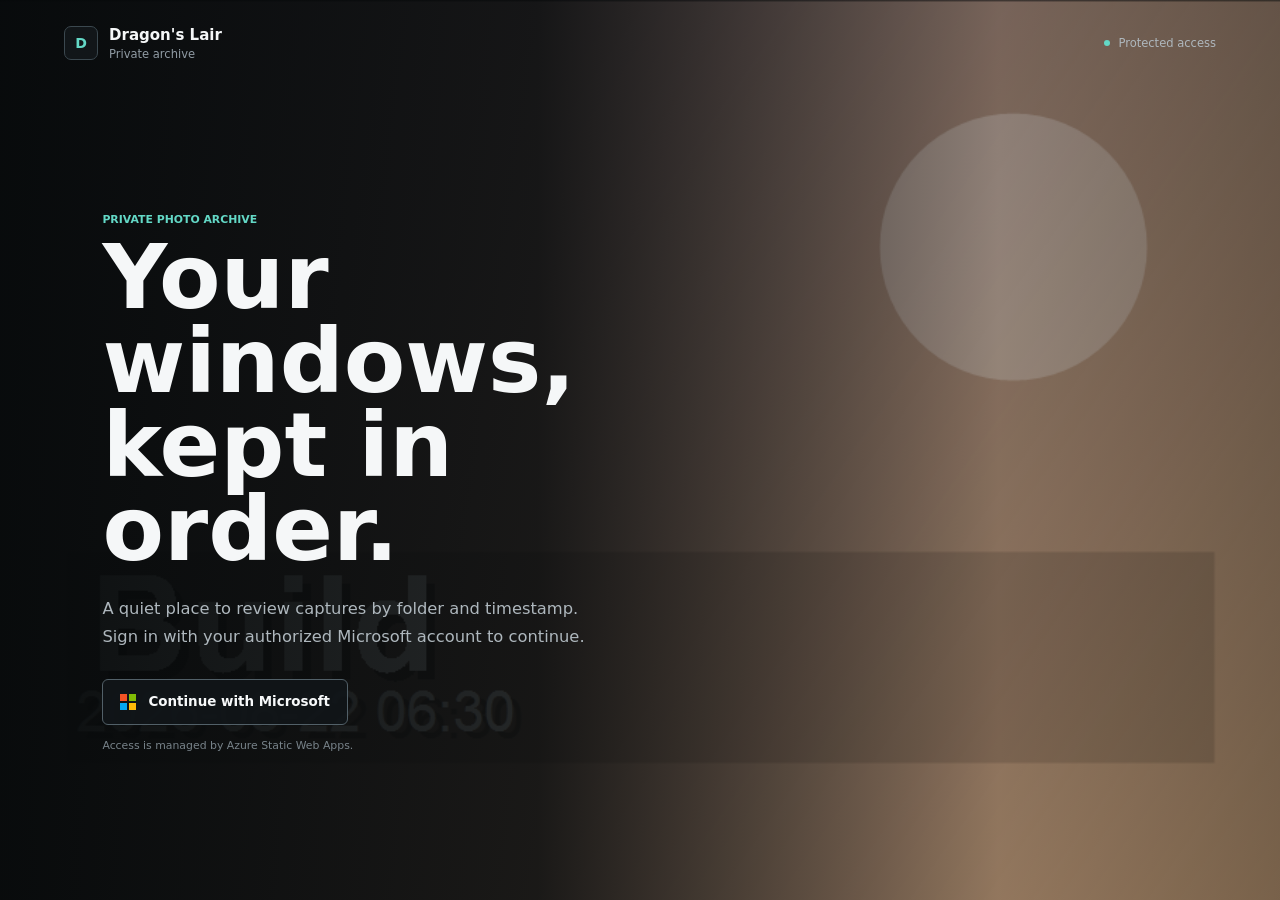
==== login.html @ 5e6d2851 "Build authenticated Azure archive UI" ====
<!doctype html>
<html lang="en">
<head>
  <meta charset="utf-8">
  <meta name="viewport" content="width=device-width, initial-scale=1">
  <meta name="description" content="Sign in to Dragon's Lair private photo archive.">
  <title>Sign in | Dragon's Lair</title>
  <link rel="stylesheet" href="styles.css">
</head>
<body class="login-page">
  <img class="login-backdrop" src="windows/screenshots/2026-08-22_063000-build.png" alt="" aria-hidden="true">
  <div class="login-shade" aria-hidden="true"></div>
  <header class="login-header">
    <a class="brand brand-light" href="/login.html" aria-label="Dragon's Lair sign in">
      <span class="brand-mark" aria-hidden="true">D</span>
      <span><strong>Dragon's Lair</strong><small>Private archive</small></span>
    </a>
    <span class="privacy-label"><span class="status-dot"></span> Protected access</span>
  </header>
  <main class="login-content">
    <p class="eyebrow">Private photo archive</p>
    <h1>Your windows,<br>kept in order.</h1>
    <p class="login-copy">A quiet place to review captures by folder and timestamp. Sign in with your authorized Microsoft account to continue.</p>
    <a class="login-button" href="/.auth/login/aad">
      <span class="microsoft-mark" aria-hidden="true"><i></i><i></i><i></i><i></i></span>
      Continue with Microsoft
    </a>
    <p class="login-note" id="loginStatus">Access is managed by Azure Static Web Apps.</p>
  </main>
  <script src="login.js" defer></script>
</body>
</html>
---- styles.css ----
:root {
  color-scheme: dark;
  font-family: Inter, ui-sans-serif, system-ui, -apple-system, BlinkMacSystemFont, "Segoe UI", sans-serif;
  --ink: #f5f7f8;
  --muted: #909ba4;
  --subtle: #69747d;
  --canvas: #0a0d0f;
  --surface: #101417;
  --surface-raised: #161b1f;
  --line: #242b30;
  --line-strong: #384249;
  --accent: #63d8c6;
  --accent-soft: rgba(99, 216, 198, 0.12);
  --warm: #e8b86d;
}

* { box-sizing: border-box; }
html { min-width: 320px; background: var(--canvas); }
body { margin: 0; min-height: 100vh; color: var(--ink); background: var(--canvas); }
button, a { font: inherit; }
button { color: inherit; }
a { color: inherit; }

.app-shell { display: grid; grid-template-columns: 232px minmax(0, 1fr); min-height: 100vh; }
.sidebar { position: sticky; top: 0; display: flex; flex-direction: column; height: 100vh; padding: 22px 14px 16px; border-right: 1px solid var(--line); background: #0d1113; }
.brand { display: flex; align-items: center; gap: 11px; width: fit-content; color: var(--ink); text-decoration: none; }
.brand-mark { display: grid; place-items: center; width: 34px; height: 34px; flex: 0 0 34px; border: 1px solid #3b484f; border-radius: 7px; color: var(--accent); background: #141a1d; font-size: 0.88rem; font-weight: 800; }
.brand strong, .brand small { display: block; letter-spacing: 0; }
.brand strong { font-size: 0.94rem; line-height: 1.3; }
.brand small { margin-top: 1px; color: var(--muted); font-size: 0.72rem; }

.side-heading { display: flex; align-items: center; justify-content: space-between; min-height: 34px; margin: 34px 4px 9px; color: var(--subtle); font-size: 0.7rem; font-weight: 750; text-transform: uppercase; }
.icon-button { display: grid; place-items: center; width: 30px; height: 30px; padding: 0; border: 0; border-radius: 6px; color: var(--muted); background: transparent; cursor: pointer; }
.icon-button:hover, .icon-button:focus-visible { color: var(--ink); background: var(--surface-raised); outline: none; }
.folder-list { display: grid; align-content: start; gap: 3px; min-height: 0; overflow-y: auto; }
.folder-item { display: grid; grid-template-columns: 20px minmax(0, 1fr) auto; align-items: center; gap: 9px; min-height: 40px; width: 100%; padding: 7px 9px; border: 1px solid transparent; border-radius: 6px; color: #b7c0c7; background: transparent; text-align: left; cursor: pointer; }
.folder-item:hover, .folder-item:focus-visible { color: var(--ink); background: #14191c; outline: none; }
.folder-item.active { border-color: #2b373b; color: var(--ink); background: var(--accent-soft); }
.folder-icon { position: relative; width: 17px; height: 13px; border: 1px solid currentColor; border-radius: 2px; color: #6f7c84; }
.folder-icon::before { content: ""; position: absolute; top: -4px; left: 1px; width: 7px; height: 4px; border: 1px solid currentColor; border-bottom: 0; border-radius: 2px 2px 0 0; }
.folder-item.active .folder-icon { color: var(--accent); }
.folder-name { overflow: hidden; text-overflow: ellipsis; white-space: nowrap; font-size: 0.84rem; }
.folder-count { color: var(--subtle); font-size: 0.72rem; font-variant-numeric: tabular-nums; }
.sidebar-footer { display: flex; align-items: center; gap: 8px; margin-top: auto; padding: 14px 7px 2px; border-top: 1px solid var(--line); color: var(--subtle); font-size: 0.7rem; }
.status-dot { width: 6px; height: 6px; flex: 0 0 6px; border-radius: 50%; background: var(--accent); }

.main-content { min-width: 0; padding: 28px clamp(22px, 3.5vw, 54px) 54px; }
.topbar { display: flex; align-items: flex-start; justify-content: space-between; gap: 32px; padding-bottom: 24px; border-bottom: 1px solid var(--line); }
.eyebrow { margin: 0 0 9px; color: var(--accent); font-size: 0.68rem; font-weight: 800; text-transform: uppercase; }
.page-heading h1 { margin: 0; font-size: clamp(1.8rem, 4vw, 3.2rem); line-height: 1.02; letter-spacing: 0; }
.summary { margin: 9px 0 0; color: var(--muted); font-size: 0.84rem; }
.topbar-actions { display: flex; align-items: center; gap: 22px; flex: 0 0 auto; }
.sort-button { display: inline-flex; align-items: center; gap: 8px; min-height: 38px; padding: 0 12px; border: 1px solid var(--line); border-radius: 6px; color: #c8d0d5; background: var(--surface); font-size: 0.78rem; cursor: pointer; }
.sort-button:hover, .sort-button:focus-visible { border-color: var(--line-strong); color: var(--ink); outline: none; }
.sort-icon { color: var(--accent); font-size: 0.92rem; }
.account { display: flex; align-items: center; gap: 9px; min-width: 140px; }
.avatar { display: grid; place-items: center; width: 32px; height: 32px; border-radius: 50%; color: #0b1112; background: var(--warm); font-size: 0.75rem; font-weight: 800; }
.account-copy strong, .account-copy a { display: block; letter-spacing: 0; }
.account-copy strong { max-width: 150px; overflow: hidden; text-overflow: ellipsis; color: #dce1e4; font-size: 0.76rem; white-space: nowrap; }
.account-copy a { width: fit-content; margin-top: 2px; color: var(--subtle); font-size: 0.68rem; text-decoration: none; }
.account-copy a:hover, .account-copy a:focus-visible { color: var(--ink); outline: none; }

.gallery { display: grid; grid-template-columns: repeat(auto-fill, minmax(230px, 1fr)); gap: 18px; padding-top: 24px; }
.photo-tile { min-width: 0; padding: 0; border: 1px solid var(--line); border-radius: 7px; overflow: hidden; color: inherit; background: var(--surface); text-align: left; cursor: pointer; }
.photo-tile:hover, .photo-tile:focus-visible { border-color: #465158; outline: none; }
.photo-frame { display: block; aspect-ratio: 4 / 3; overflow: hidden; background: #080a0c; }
.photo-frame img { display: block; width: 100%; height: 100%; object-fit: cover; transition: transform 180ms ease; }
.photo-tile:hover img { transform: scale(1.018); }
.photo-caption { display: grid; gap: 5px; padding: 12px 13px 13px; }
.photo-name { overflow: hidden; color: #d9dfe2; font-size: 0.78rem; font-weight: 650; text-overflow: ellipsis; white-space: nowrap; }
.photo-time { color: var(--subtle); font-size: 0.68rem; }
.empty-state { grid-column: 1 / -1; display: grid; place-items: center; min-height: 300px; border: 1px dashed var(--line-strong); border-radius: 7px; color: var(--muted); text-align: center; }
.empty-state p { max-width: 420px; margin: 0; padding: 24px; line-height: 1.6; }

.viewer { width: min(1120px, calc(100vw - 32px)); max-width: none; height: min(820px, calc(100vh - 32px)); padding: 0; border: 1px solid #333c42; border-radius: 7px; color: var(--ink); background: #080a0c; }
.viewer::backdrop { background: rgba(3, 5, 6, 0.88); backdrop-filter: blur(8px); }
.viewer-header { display: flex; align-items: center; justify-content: space-between; gap: 20px; min-height: 66px; padding: 12px 16px 12px 20px; border-bottom: 1px solid var(--line); }
.viewer-header h2 { max-width: min(70vw, 680px); margin: 0; overflow: hidden; font-size: 0.82rem; text-overflow: ellipsis; white-space: nowrap; }
.viewer-header p { margin: 4px 0 0; color: var(--subtle); font-size: 0.68rem; }
.viewer-close, .viewer-nav { border: 0; color: var(--muted); background: transparent; cursor: pointer; }
.viewer-close { width: 36px; height: 36px; border-radius: 6px; font-size: 1.5rem; }
.viewer-close:hover, .viewer-close:focus-visible, .viewer-nav:hover, .viewer-nav:focus-visible { color: var(--ink); background: var(--surface-raised); outline: none; }
.viewer-stage { position: relative; display: grid; place-items: center; height: calc(100% - 66px); padding: 18px 62px; }
.viewer-stage img { display: block; max-width: 100%; max-height: 100%; object-fit: contain; }
.viewer-nav { position: absolute; top: 50%; width: 42px; height: 54px; border-radius: 6px; transform: translateY(-50%); font-size: 2rem; }
.viewer-nav.previous { left: 10px; }
.viewer-nav.next { right: 10px; }

.login-page { position: relative; min-height: 100vh; overflow: hidden; background: #080b0d; }
.login-backdrop { position: fixed; inset: 0; width: 100%; height: 100%; object-fit: cover; filter: saturate(0.55) contrast(1.08); }
.login-shade { position: fixed; inset: 0; background: linear-gradient(90deg, rgba(6, 9, 10, 0.98) 0%, rgba(6, 9, 10, 0.88) 42%, rgba(6, 9, 10, 0.28) 78%, rgba(6, 9, 10, 0.46) 100%); }
.login-header { position: relative; z-index: 1; display: flex; align-items: center; justify-content: space-between; gap: 20px; padding: 26px clamp(22px, 5vw, 72px); }
.brand-light .brand-mark { background: rgba(20, 26, 29, 0.8); }
.privacy-label { display: inline-flex; align-items: center; gap: 8px; color: #aeb7bd; font-size: 0.72rem; }
.login-content { position: relative; z-index: 1; width: min(600px, calc(100% - 44px)); margin: clamp(70px, 14vh, 160px) 0 60px clamp(22px, 8vw, 116px); }
.login-content h1 { margin: 0; font-size: clamp(2.8rem, 7vw, 6.2rem); line-height: 0.94; letter-spacing: 0; }
.login-copy { max-width: 500px; margin: 24px 0 28px; color: #aeb7bd; font-size: clamp(0.9rem, 1.5vw, 1.02rem); line-height: 1.7; }
.login-button { display: inline-flex; align-items: center; gap: 12px; min-height: 46px; padding: 0 17px; border: 1px solid #526068; border-radius: 6px; color: #f7f9fa; background: rgba(17, 22, 25, 0.9); font-size: 0.84rem; font-weight: 650; text-decoration: none; }
.login-button:hover, .login-button:focus-visible { border-color: var(--accent); background: #151c1e; outline: none; }
.microsoft-mark { display: grid; grid-template-columns: repeat(2, 7px); gap: 2px; }
.microsoft-mark i { width: 7px; height: 7px; background: #f35325; }
.microsoft-mark i:nth-child(2) { background: #81bc06; }
.microsoft-mark i:nth-child(3) { background: #05a6f0; }
.microsoft-mark i:nth-child(4) { background: #ffba08; }
.login-note { margin: 14px 0 0; color: #78838a; font-size: 0.68rem; }

@media (max-width: 760px) {
  .app-shell { grid-template-columns: 1fr; }
  .sidebar { position: relative; height: auto; padding: 15px 16px 10px; border-right: 0; border-bottom: 1px solid var(--line); }
  .side-heading { margin-top: 20px; }
  .folder-list { display: flex; gap: 7px; overflow-x: auto; padding-bottom: 5px; }
  .folder-item { grid-template-columns: 18px minmax(70px, auto) auto; width: auto; flex: 0 0 auto; }
  .sidebar-footer { display: none; }
  .main-content { padding: 22px 16px 40px; }
  .topbar { display: grid; gap: 20px; }
  .topbar-actions { justify-content: space-between; width: 100%; }
  .gallery { grid-template-columns: repeat(2, minmax(0, 1fr)); gap: 10px; padding-top: 18px; }
  .photo-caption { padding: 10px; }
  .viewer-stage { padding: 12px 44px; }
  .login-shade { background: rgba(6, 9, 10, 0.82); }
  .privacy-label { display: none; }
  .login-content { margin-top: 16vh; }
}

@media (max-width: 430px) {
  .gallery { grid-template-columns: 1fr; }
  .account-copy strong { max-width: 100px; }
  .login-content h1 { font-size: 2.75rem; }
}

@media (prefers-reduced-motion: reduce) {
  * { scroll-behavior: auto !important; transition-duration: 0.01ms !important; }
}
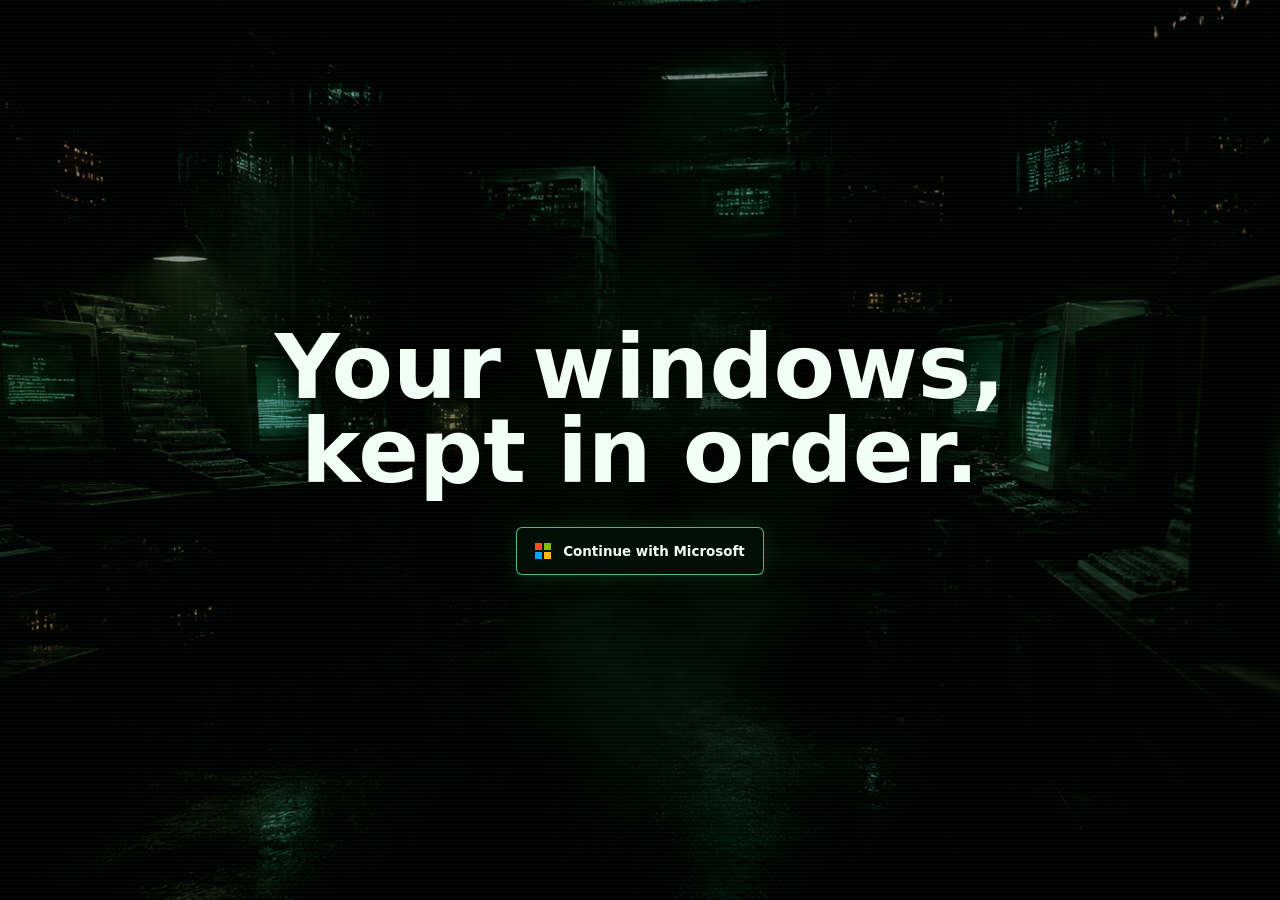
==== commit 25f486b3: "Redesign login with cyber backdrop" ====
--- a/login.html
+++ b/login.html
@@ -8,24 +8,14 @@
   <link rel="stylesheet" href="styles.css">
 </head>
 <body class="login-page">
-  <img class="login-backdrop" src="windows/screenshots/2026-08-22_063000-build.png" alt="" aria-hidden="true">
+  <img class="login-backdrop" src="assets/cyber-login.png" alt="" aria-hidden="true">
   <div class="login-shade" aria-hidden="true"></div>
-  <header class="login-header">
-    <a class="brand brand-light" href="/login.html" aria-label="Dragon's Lair sign in">
-      <span class="brand-mark" aria-hidden="true">D</span>
-      <span><strong>Dragon's Lair</strong><small>Private archive</small></span>
-    </a>
-    <span class="privacy-label"><span class="status-dot"></span> Protected access</span>
-  </header>
   <main class="login-content">
-    <p class="eyebrow">Private photo archive</p>
     <h1>Your windows,<br>kept in order.</h1>
-    <p class="login-copy">A quiet place to review captures by folder and timestamp. Sign in with your authorized Microsoft account to continue.</p>
     <a class="login-button" href="/.auth/login/aad">
       <span class="microsoft-mark" aria-hidden="true"><i></i><i></i><i></i><i></i></span>
       Continue with Microsoft
     </a>
-    <p class="login-note" id="loginStatus">Access is managed by Azure Static Web Apps.</p>
   </main>
   <script src="login.js" defer></script>
 </body>
--- a/styles.css
+++ b/styles.css
@@ -86,23 +86,19 @@
 .viewer-nav.previous { left: 10px; }
 .viewer-nav.next { right: 10px; }
 
-.login-page { position: relative; min-height: 100vh; overflow: hidden; background: #080b0d; }
-.login-backdrop { position: fixed; inset: 0; width: 100%; height: 100%; object-fit: cover; filter: saturate(0.55) contrast(1.08); }
-.login-shade { position: fixed; inset: 0; background: linear-gradient(90deg, rgba(6, 9, 10, 0.98) 0%, rgba(6, 9, 10, 0.88) 42%, rgba(6, 9, 10, 0.28) 78%, rgba(6, 9, 10, 0.46) 100%); }
-.login-header { position: relative; z-index: 1; display: flex; align-items: center; justify-content: space-between; gap: 20px; padding: 26px clamp(22px, 5vw, 72px); }
-.brand-light .brand-mark { background: rgba(20, 26, 29, 0.8); }
-.privacy-label { display: inline-flex; align-items: center; gap: 8px; color: #aeb7bd; font-size: 0.72rem; }
-.login-content { position: relative; z-index: 1; width: min(600px, calc(100% - 44px)); margin: clamp(70px, 14vh, 160px) 0 60px clamp(22px, 8vw, 116px); }
-.login-content h1 { margin: 0; font-size: clamp(2.8rem, 7vw, 6.2rem); line-height: 0.94; letter-spacing: 0; }
-.login-copy { max-width: 500px; margin: 24px 0 28px; color: #aeb7bd; font-size: clamp(0.9rem, 1.5vw, 1.02rem); line-height: 1.7; }
-.login-button { display: inline-flex; align-items: center; gap: 12px; min-height: 46px; padding: 0 17px; border: 1px solid #526068; border-radius: 6px; color: #f7f9fa; background: rgba(17, 22, 25, 0.9); font-size: 0.84rem; font-weight: 650; text-decoration: none; }
-.login-button:hover, .login-button:focus-visible { border-color: var(--accent); background: #151c1e; outline: none; }
+.login-page { position: relative; min-height: 100vh; overflow: hidden; background: #030806; }
+.login-page::after { content: ""; position: fixed; inset: 0; z-index: 2; pointer-events: none; opacity: 0.11; background: repeating-linear-gradient(0deg, transparent 0 3px, rgba(133, 255, 184, 0.28) 3px 4px); }
+.login-backdrop { position: fixed; inset: 0; width: 100%; height: 100%; object-fit: cover; object-position: center; filter: saturate(0.88) contrast(1.08); }
+.login-shade { position: fixed; inset: 0; background: rgba(0, 7, 4, 0.34); }
+.login-content { position: relative; z-index: 3; display: flex; flex-direction: column; align-items: center; justify-content: center; gap: 34px; width: min(760px, calc(100% - 44px)); min-height: 100vh; margin: 0 auto; text-align: center; }
+.login-content h1 { margin: 0; color: #f2fff6; font-size: clamp(2.8rem, 7vw, 6.2rem); line-height: 0.94; letter-spacing: 0; text-shadow: 0 2px 26px rgba(0, 0, 0, 0.92); }
+.login-button { display: inline-flex; align-items: center; justify-content: center; gap: 12px; min-height: 48px; padding: 0 18px; border: 1px solid rgba(110, 255, 167, 0.72); border-radius: 6px; color: #effff4; background: rgba(3, 15, 9, 0.9); box-shadow: 0 0 24px rgba(79, 255, 148, 0.12); font-size: 0.84rem; font-weight: 650; text-decoration: none; }
+.login-button:hover, .login-button:focus-visible { border-color: #8affb7; background: rgba(6, 28, 16, 0.96); box-shadow: 0 0 34px rgba(79, 255, 148, 0.23); outline: none; }
 .microsoft-mark { display: grid; grid-template-columns: repeat(2, 7px); gap: 2px; }
 .microsoft-mark i { width: 7px; height: 7px; background: #f35325; }
 .microsoft-mark i:nth-child(2) { background: #81bc06; }
 .microsoft-mark i:nth-child(3) { background: #05a6f0; }
 .microsoft-mark i:nth-child(4) { background: #ffba08; }
-.login-note { margin: 14px 0 0; color: #78838a; font-size: 0.68rem; }
 
 @media (max-width: 760px) {
   .app-shell { grid-template-columns: 1fr; }
@@ -117,9 +113,8 @@
   .gallery { grid-template-columns: repeat(2, minmax(0, 1fr)); gap: 10px; padding-top: 18px; }
   .photo-caption { padding: 10px; }
   .viewer-stage { padding: 12px 44px; }
-  .login-shade { background: rgba(6, 9, 10, 0.82); }
-  .privacy-label { display: none; }
-  .login-content { margin-top: 16vh; }
+  .login-backdrop { object-position: center; }
+  .login-shade { background: rgba(0, 7, 4, 0.52); }
 }
 
 @media (max-width: 430px) {
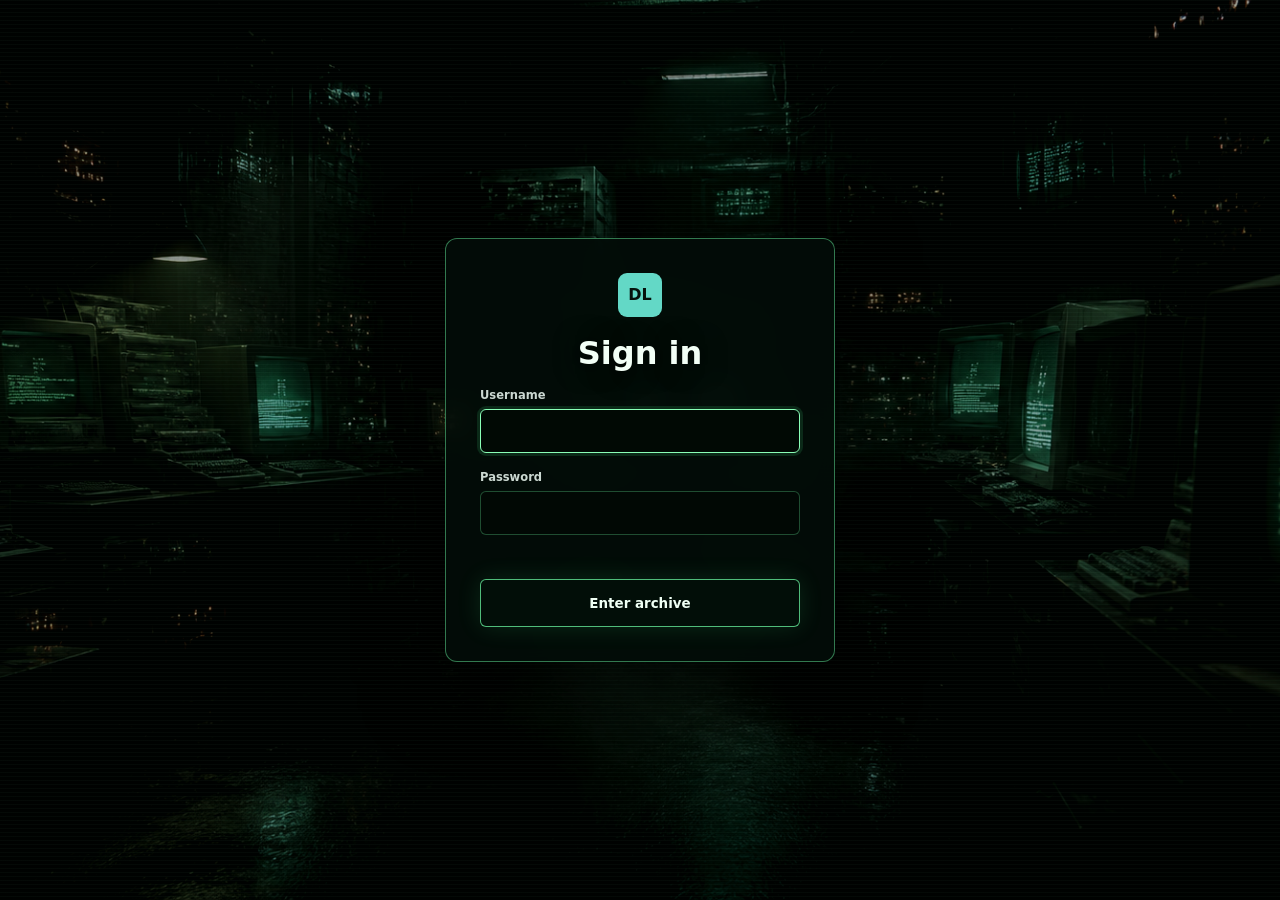
==== commit d9392625: "Add password login and scalable team archive" ====
--- a/login.html
+++ b/login.html
@@ -11,11 +11,14 @@
   <img class="login-backdrop" src="assets/cyber-login.png" alt="" aria-hidden="true">
   <div class="login-shade" aria-hidden="true"></div>
   <main class="login-content">
-    <h1>Your windows,<br>kept in order.</h1>
-    <a class="login-button" href="/.auth/login/aad">
-      <span class="microsoft-mark" aria-hidden="true"><i></i><i></i><i></i><i></i></span>
-      Continue with Microsoft
-    </a>
+    <form class="login-form" id="loginForm">
+      <div class="login-mark" aria-hidden="true">DL</div>
+      <h1>Sign in</h1>
+      <label>Username<input id="username" name="username" autocomplete="username" required autofocus></label>
+      <label>Password<input id="password" name="password" type="password" autocomplete="current-password" required></label>
+      <p class="login-status" id="loginStatus" role="alert" aria-live="polite"></p>
+      <button class="login-button" id="loginButton" type="submit">Enter archive</button>
+    </form>
   </main>
   <script src="login.js" defer></script>
 </body>
--- a/styles.css
+++ b/styles.css
@@ -20,19 +20,37 @@
 button, a { font: inherit; }
 button { color: inherit; }
 a { color: inherit; }
+.sr-only { position: absolute; width: 1px; height: 1px; padding: 0; margin: -1px; overflow: hidden; clip: rect(0, 0, 0, 0); white-space: nowrap; border: 0; }
 
-.app-shell { display: grid; grid-template-columns: 232px minmax(0, 1fr); min-height: 100vh; }
-.sidebar { position: sticky; top: 0; display: flex; flex-direction: column; height: 100vh; padding: 22px 14px 16px; border-right: 1px solid var(--line); background: #0d1113; }
+.app-page { height: 100vh; overflow: hidden; }
+.app-shell { display: grid; grid-template-columns: 310px minmax(0, 1fr); height: 100vh; min-height: 0; }
+.sidebar { display: flex; flex-direction: column; min-height: 0; height: 100vh; padding: 22px 14px 16px; border-right: 1px solid var(--line); background: #0d1113; }
 .brand { display: flex; align-items: center; gap: 11px; width: fit-content; color: var(--ink); text-decoration: none; }
 .brand-mark { display: grid; place-items: center; width: 34px; height: 34px; flex: 0 0 34px; border: 1px solid #3b484f; border-radius: 7px; color: var(--accent); background: #141a1d; font-size: 0.88rem; font-weight: 800; }
 .brand strong, .brand small { display: block; letter-spacing: 0; }
 .brand strong { font-size: 0.94rem; line-height: 1.3; }
 .brand small { margin-top: 1px; color: var(--muted); font-size: 0.72rem; }
 
-.side-heading { display: flex; align-items: center; justify-content: space-between; min-height: 34px; margin: 34px 4px 9px; color: var(--subtle); font-size: 0.7rem; font-weight: 750; text-transform: uppercase; }
+.archive-stats { display: flex; gap: 18px; margin: 18px 4px 14px; padding: 12px 0; border-block: 1px solid var(--line); color: var(--subtle); font-size: 0.68rem; }
+.archive-stats strong { color: var(--ink); font-size: 0.78rem; }
+.folder-search { display: block; margin: 0 0 10px; }
+.folder-search input { width: 100%; min-height: 40px; padding: 8px 11px; border: 1px solid var(--line); border-radius: 7px; color: var(--ink); background: #090d0f; outline: none; }
+.folder-search input:focus { border-color: var(--accent); box-shadow: 0 0 0 3px var(--accent-soft); }
+
+.side-heading { display: flex; align-items: center; justify-content: space-between; min-height: 34px; margin: 2px 4px 7px; color: var(--subtle); font-size: 0.7rem; font-weight: 750; text-transform: uppercase; }
 .icon-button { display: grid; place-items: center; width: 30px; height: 30px; padding: 0; border: 0; border-radius: 6px; color: var(--muted); background: transparent; cursor: pointer; }
 .icon-button:hover, .icon-button:focus-visible { color: var(--ink); background: var(--surface-raised); outline: none; }
-.folder-list { display: grid; align-content: start; gap: 3px; min-height: 0; overflow-y: auto; }
+.folder-list { flex: 1 1 auto; display: grid; align-content: start; gap: 6px; min-height: 0; overflow-y: auto; overscroll-behavior: contain; padding-right: 3px; }
+.team-group { border: 1px solid transparent; border-radius: 8px; }
+.team-group[open] { border-color: var(--line); background: rgba(255, 255, 255, 0.015); }
+.team-group summary { display: flex; align-items: center; justify-content: space-between; gap: 9px; padding: 10px; border-radius: 7px; cursor: pointer; list-style: none; user-select: none; }
+.team-group summary::-webkit-details-marker { display: none; }
+.team-group summary:hover { background: var(--surface); }
+.team-group summary strong, .team-group summary small { display: block; }
+.team-group summary strong { color: #dce4e7; font-size: 0.76rem; }
+.team-group summary small { margin-top: 2px; color: var(--subtle); font: 0.65rem ui-monospace, SFMono-Regular, Consolas, monospace; }
+.group-stats { color: var(--subtle); font-size: 0.62rem; white-space: nowrap; }
+.folder-links { display: grid; gap: 2px; padding: 0 5px 6px; }
 .folder-item { display: grid; grid-template-columns: 20px minmax(0, 1fr) auto; align-items: center; gap: 9px; min-height: 40px; width: 100%; padding: 7px 9px; border: 1px solid transparent; border-radius: 6px; color: #b7c0c7; background: transparent; text-align: left; cursor: pointer; }
 .folder-item:hover, .folder-item:focus-visible { color: var(--ink); background: #14191c; outline: none; }
 .folder-item.active { border-color: #2b373b; color: var(--ink); background: var(--accent-soft); }
@@ -44,7 +62,7 @@
 .sidebar-footer { display: flex; align-items: center; gap: 8px; margin-top: auto; padding: 14px 7px 2px; border-top: 1px solid var(--line); color: var(--subtle); font-size: 0.7rem; }
 .status-dot { width: 6px; height: 6px; flex: 0 0 6px; border-radius: 50%; background: var(--accent); }
 
-.main-content { min-width: 0; padding: 28px clamp(22px, 3.5vw, 54px) 54px; }
+.main-content { min-width: 0; min-height: 0; height: 100vh; overflow-y: auto; overscroll-behavior: contain; padding: 28px clamp(22px, 3.5vw, 54px) 54px; }
 .topbar { display: flex; align-items: flex-start; justify-content: space-between; gap: 32px; padding-bottom: 24px; border-bottom: 1px solid var(--line); }
 .eyebrow { margin: 0 0 9px; color: var(--accent); font-size: 0.68rem; font-weight: 800; text-transform: uppercase; }
 .page-heading h1 { margin: 0; font-size: clamp(1.8rem, 4vw, 3.2rem); line-height: 1.02; letter-spacing: 0; }
@@ -55,10 +73,10 @@
 .sort-icon { color: var(--accent); font-size: 0.92rem; }
 .account { display: flex; align-items: center; gap: 9px; min-width: 140px; }
 .avatar { display: grid; place-items: center; width: 32px; height: 32px; border-radius: 50%; color: #0b1112; background: var(--warm); font-size: 0.75rem; font-weight: 800; }
-.account-copy strong, .account-copy a { display: block; letter-spacing: 0; }
+.account-copy strong, .account-copy button { display: block; letter-spacing: 0; }
 .account-copy strong { max-width: 150px; overflow: hidden; text-overflow: ellipsis; color: #dce1e4; font-size: 0.76rem; white-space: nowrap; }
-.account-copy a { width: fit-content; margin-top: 2px; color: var(--subtle); font-size: 0.68rem; text-decoration: none; }
-.account-copy a:hover, .account-copy a:focus-visible { color: var(--ink); outline: none; }
+.account-copy button { width: fit-content; margin: 2px 0 0; padding: 0; border: 0; color: var(--subtle); background: transparent; font-size: 0.68rem; cursor: pointer; }
+.account-copy button:hover, .account-copy button:focus-visible { color: var(--ink); outline: none; }
 
 .gallery { display: grid; grid-template-columns: repeat(auto-fill, minmax(230px, 1fr)); gap: 18px; padding-top: 24px; }
 .photo-tile { min-width: 0; padding: 0; border: 1px solid var(--line); border-radius: 7px; overflow: hidden; color: inherit; background: var(--surface); text-align: left; cursor: pointer; }
@@ -71,6 +89,11 @@
 .photo-time { color: var(--subtle); font-size: 0.68rem; }
 .empty-state { grid-column: 1 / -1; display: grid; place-items: center; min-height: 300px; border: 1px dashed var(--line-strong); border-radius: 7px; color: var(--muted); text-align: center; }
 .empty-state p { max-width: 420px; margin: 0; padding: 24px; line-height: 1.6; }
+.pagination { display: flex; align-items: center; justify-content: center; gap: 15px; padding: 28px 0 4px; }
+.pagination button { min-width: 90px; padding: 9px 12px; border: 1px solid var(--line); border-radius: 6px; color: var(--ink); background: var(--surface); cursor: pointer; }
+.pagination button:hover:not(:disabled) { border-color: var(--accent); }
+.pagination button:disabled { color: #4f595f; cursor: default; }
+.pagination strong { color: var(--muted); font-size: 0.72rem; }
 
 .viewer { width: min(1120px, calc(100vw - 32px)); max-width: none; height: min(820px, calc(100vh - 32px)); padding: 0; border: 1px solid #333c42; border-radius: 7px; color: var(--ink); background: #080a0c; }
 .viewer::backdrop { background: rgba(3, 5, 6, 0.88); backdrop-filter: blur(8px); }
@@ -92,8 +115,16 @@
 .login-shade { position: fixed; inset: 0; background: rgba(0, 7, 4, 0.34); }
 .login-content { position: relative; z-index: 3; display: flex; flex-direction: column; align-items: center; justify-content: center; gap: 34px; width: min(760px, calc(100% - 44px)); min-height: 100vh; margin: 0 auto; text-align: center; }
 .login-content h1 { margin: 0; color: #f2fff6; font-size: clamp(2.8rem, 7vw, 6.2rem); line-height: 0.94; letter-spacing: 0; text-shadow: 0 2px 26px rgba(0, 0, 0, 0.92); }
+.login-form { display: grid; gap: 17px; width: min(390px, 100%); padding: 34px; border: 1px solid rgba(110, 255, 167, 0.45); border-radius: 12px; background: rgba(3, 13, 8, 0.9); box-shadow: 0 24px 80px rgba(0, 0, 0, 0.55); backdrop-filter: blur(10px); text-align: left; }
+.login-form .login-mark { display: grid; place-items: center; width: 44px; height: 44px; margin: 0 auto 2px; border-radius: 9px; color: #06110c; background: var(--accent); font-weight: 850; }
+.login-form h1 { font-size: 2rem; line-height: 1.1; text-align: center; }
+.login-form label { display: grid; gap: 7px; color: #cbd8d1; font-size: 0.72rem; font-weight: 700; }
+.login-form input { min-height: 44px; padding: 9px 11px; border: 1px solid rgba(110, 255, 167, 0.28); border-radius: 6px; color: var(--ink); background: rgba(2, 9, 5, 0.94); outline: none; }
+.login-form input:focus { border-color: #8affb7; box-shadow: 0 0 0 3px rgba(79, 255, 148, 0.12); }
+.login-status { min-height: 18px; margin: -4px 0; color: #ff9ca7; font-size: 0.72rem; text-align: center; }
 .login-button { display: inline-flex; align-items: center; justify-content: center; gap: 12px; min-height: 48px; padding: 0 18px; border: 1px solid rgba(110, 255, 167, 0.72); border-radius: 6px; color: #effff4; background: rgba(3, 15, 9, 0.9); box-shadow: 0 0 24px rgba(79, 255, 148, 0.12); font-size: 0.84rem; font-weight: 650; text-decoration: none; }
 .login-button:hover, .login-button:focus-visible { border-color: #8affb7; background: rgba(6, 28, 16, 0.96); box-shadow: 0 0 34px rgba(79, 255, 148, 0.23); outline: none; }
+.login-button:disabled { opacity: 0.65; cursor: wait; }
 .microsoft-mark { display: grid; grid-template-columns: repeat(2, 7px); gap: 2px; }
 .microsoft-mark i { width: 7px; height: 7px; background: #f35325; }
 .microsoft-mark i:nth-child(2) { background: #81bc06; }
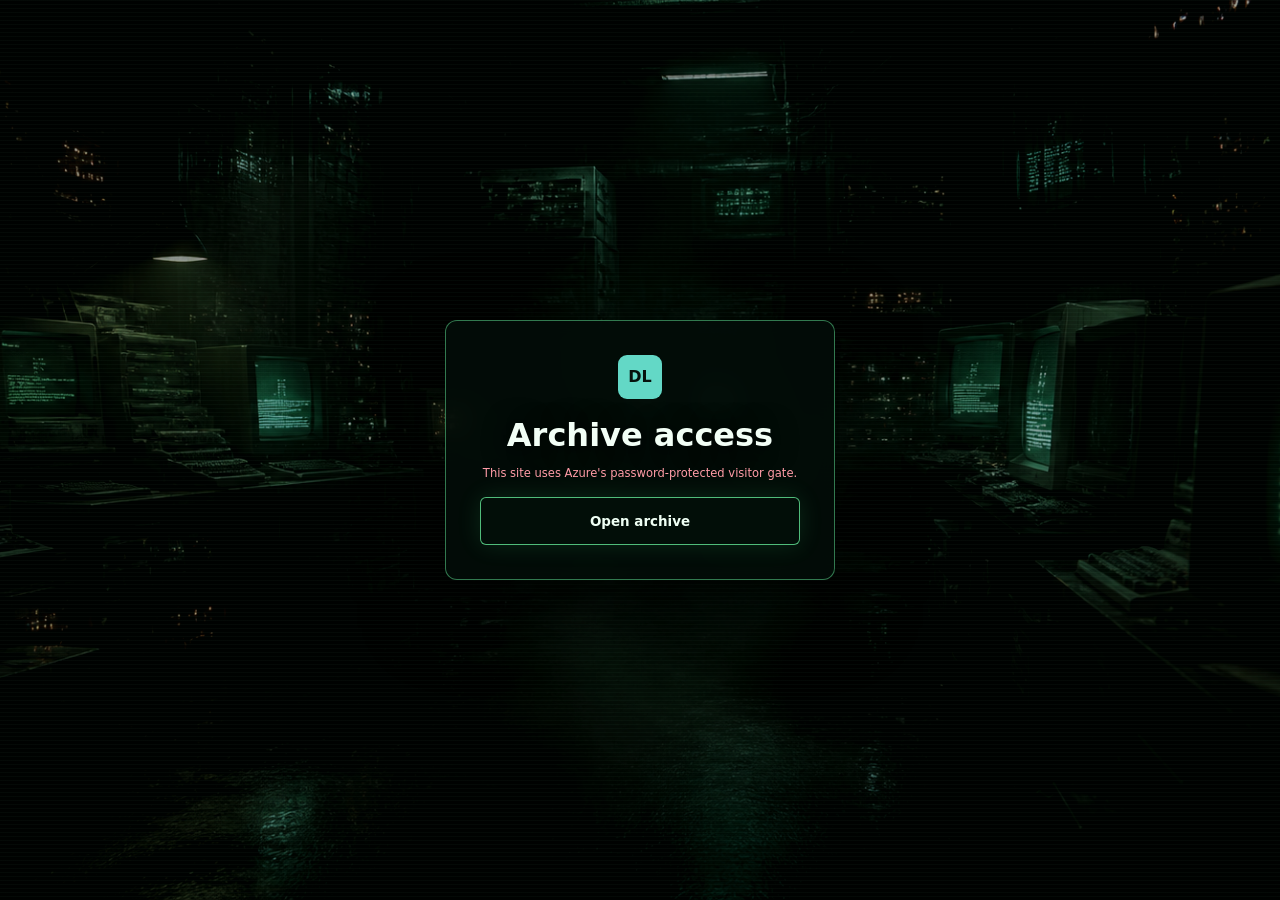
==== commit f235c198: "Use native Static Web Apps password protection" ====
--- a/login.html
+++ b/login.html
@@ -11,15 +11,12 @@
   <img class="login-backdrop" src="assets/cyber-login.png" alt="" aria-hidden="true">
   <div class="login-shade" aria-hidden="true"></div>
   <main class="login-content">
-    <form class="login-form" id="loginForm">
+    <section class="login-form">
       <div class="login-mark" aria-hidden="true">DL</div>
-      <h1>Sign in</h1>
-      <label>Username<input id="username" name="username" autocomplete="username" required autofocus></label>
-      <label>Password<input id="password" name="password" type="password" autocomplete="current-password" required></label>
-      <p class="login-status" id="loginStatus" role="alert" aria-live="polite"></p>
-      <button class="login-button" id="loginButton" type="submit">Enter archive</button>
-    </form>
+      <h1>Archive access</h1>
+      <p class="login-status">This site uses Azure's password-protected visitor gate.</p>
+      <a class="login-button" href="/">Open archive</a>
+    </section>
   </main>
-  <script src="login.js" defer></script>
 </body>
 </html>
--- a/styles.css
+++ b/styles.css
@@ -73,10 +73,9 @@
 .sort-icon { color: var(--accent); font-size: 0.92rem; }
 .account { display: flex; align-items: center; gap: 9px; min-width: 140px; }
 .avatar { display: grid; place-items: center; width: 32px; height: 32px; border-radius: 50%; color: #0b1112; background: var(--warm); font-size: 0.75rem; font-weight: 800; }
-.account-copy strong, .account-copy button { display: block; letter-spacing: 0; }
+.account-copy strong, .account-copy .protected-label { display: block; letter-spacing: 0; }
 .account-copy strong { max-width: 150px; overflow: hidden; text-overflow: ellipsis; color: #dce1e4; font-size: 0.76rem; white-space: nowrap; }
-.account-copy button { width: fit-content; margin: 2px 0 0; padding: 0; border: 0; color: var(--subtle); background: transparent; font-size: 0.68rem; cursor: pointer; }
-.account-copy button:hover, .account-copy button:focus-visible { color: var(--ink); outline: none; }
+.account-copy .protected-label { margin-top: 2px; color: var(--subtle); font-size: 0.68rem; }
 
 .gallery { display: grid; grid-template-columns: repeat(auto-fill, minmax(230px, 1fr)); gap: 18px; padding-top: 24px; }
 .photo-tile { min-width: 0; padding: 0; border: 1px solid var(--line); border-radius: 7px; overflow: hidden; color: inherit; background: var(--surface); text-align: left; cursor: pointer; }
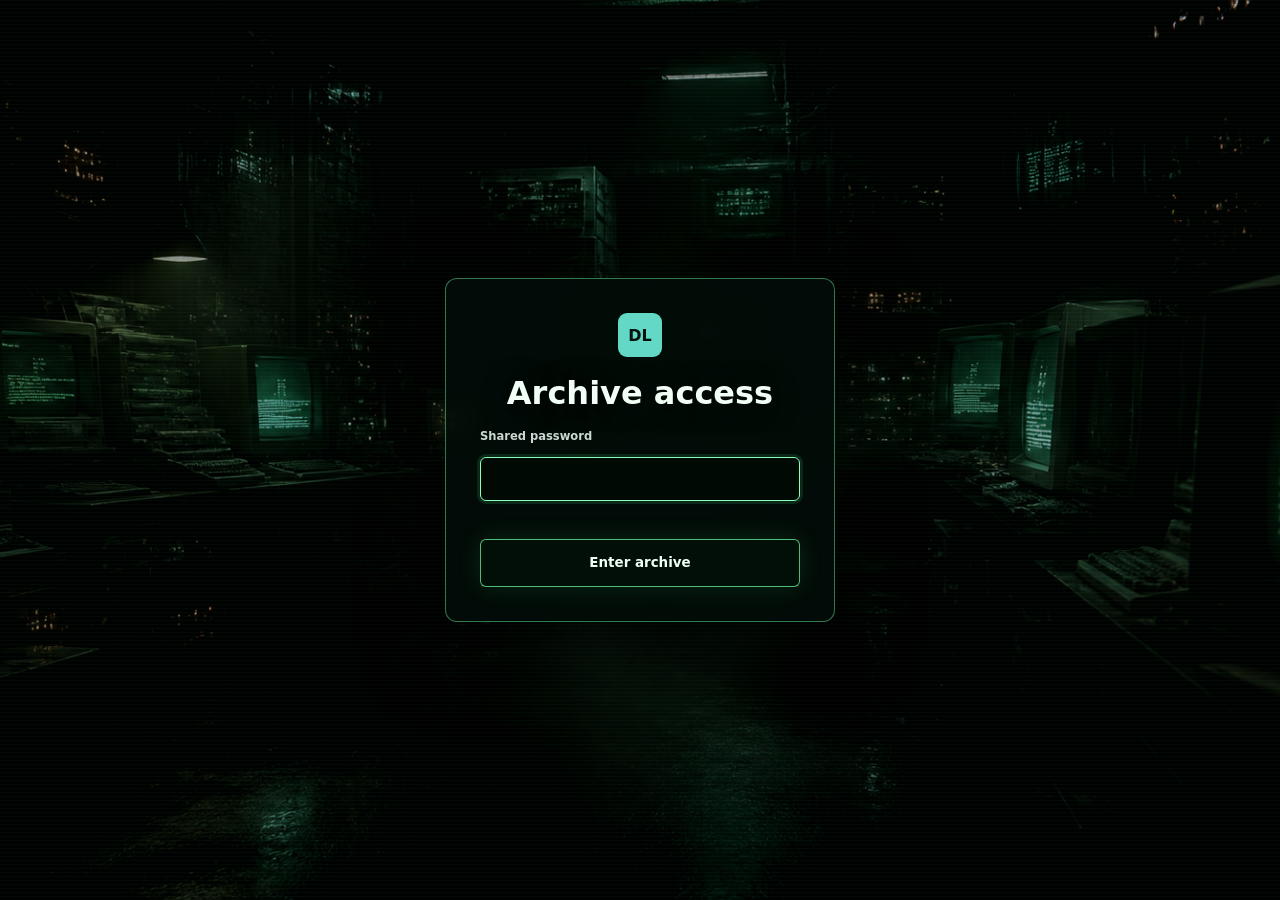
==== commit 47d5553b: "Add shared password archive login" ====
--- a/login.html
+++ b/login.html
@@ -14,9 +14,14 @@
     <section class="login-form">
       <div class="login-mark" aria-hidden="true">DL</div>
       <h1>Archive access</h1>
-      <p class="login-status">This site uses Azure's password-protected visitor gate.</p>
-      <a class="login-button" href="/">Open archive</a>
+      <form id="loginForm">
+        <label for="password">Shared password</label>
+        <input id="password" name="password" type="password" autocomplete="current-password" required autofocus>
+        <p class="login-status" id="loginStatus" role="alert" aria-live="polite"></p>
+        <button class="login-button" id="loginButton" type="submit">Enter archive</button>
+      </form>
     </section>
   </main>
+  <script src="login.js" defer></script>
 </body>
 </html>
--- a/styles.css
+++ b/styles.css
@@ -76,6 +76,8 @@
 .account-copy strong, .account-copy .protected-label { display: block; letter-spacing: 0; }
 .account-copy strong { max-width: 150px; overflow: hidden; text-overflow: ellipsis; color: #dce1e4; font-size: 0.76rem; white-space: nowrap; }
 .account-copy .protected-label { margin-top: 2px; color: var(--subtle); font-size: 0.68rem; }
+.logout-button { margin-left: 5px; padding: 7px 9px; border: 1px solid var(--line); border-radius: 6px; color: var(--muted); background: transparent; font-size: 0.68rem; cursor: pointer; }
+.logout-button:hover, .logout-button:focus-visible { border-color: var(--line-strong); color: var(--ink); outline: none; }
 
 .gallery { display: grid; grid-template-columns: repeat(auto-fill, minmax(230px, 1fr)); gap: 18px; padding-top: 24px; }
 .photo-tile { min-width: 0; padding: 0; border: 1px solid var(--line); border-radius: 7px; overflow: hidden; color: inherit; background: var(--surface); text-align: left; cursor: pointer; }
@@ -117,11 +119,12 @@
 .login-form { display: grid; gap: 17px; width: min(390px, 100%); padding: 34px; border: 1px solid rgba(110, 255, 167, 0.45); border-radius: 12px; background: rgba(3, 13, 8, 0.9); box-shadow: 0 24px 80px rgba(0, 0, 0, 0.55); backdrop-filter: blur(10px); text-align: left; }
 .login-form .login-mark { display: grid; place-items: center; width: 44px; height: 44px; margin: 0 auto 2px; border-radius: 9px; color: #06110c; background: var(--accent); font-weight: 850; }
 .login-form h1 { font-size: 2rem; line-height: 1.1; text-align: center; }
+.login-form form { display: grid; gap: 14px; }
 .login-form label { display: grid; gap: 7px; color: #cbd8d1; font-size: 0.72rem; font-weight: 700; }
 .login-form input { min-height: 44px; padding: 9px 11px; border: 1px solid rgba(110, 255, 167, 0.28); border-radius: 6px; color: var(--ink); background: rgba(2, 9, 5, 0.94); outline: none; }
 .login-form input:focus { border-color: #8affb7; box-shadow: 0 0 0 3px rgba(79, 255, 148, 0.12); }
 .login-status { min-height: 18px; margin: -4px 0; color: #ff9ca7; font-size: 0.72rem; text-align: center; }
-.login-button { display: inline-flex; align-items: center; justify-content: center; gap: 12px; min-height: 48px; padding: 0 18px; border: 1px solid rgba(110, 255, 167, 0.72); border-radius: 6px; color: #effff4; background: rgba(3, 15, 9, 0.9); box-shadow: 0 0 24px rgba(79, 255, 148, 0.12); font-size: 0.84rem; font-weight: 650; text-decoration: none; }
+.login-button { display: inline-flex; align-items: center; justify-content: center; gap: 12px; width: 100%; min-height: 48px; padding: 0 18px; border: 1px solid rgba(110, 255, 167, 0.72); border-radius: 6px; color: #effff4; background: rgba(3, 15, 9, 0.9); box-shadow: 0 0 24px rgba(79, 255, 148, 0.12); font-size: 0.84rem; font-weight: 650; text-decoration: none; cursor: pointer; }
 .login-button:hover, .login-button:focus-visible { border-color: #8affb7; background: rgba(6, 28, 16, 0.96); box-shadow: 0 0 34px rgba(79, 255, 148, 0.23); outline: none; }
 .login-button:disabled { opacity: 0.65; cursor: wait; }
 .microsoft-mark { display: grid; grid-template-columns: repeat(2, 7px); gap: 2px; }
